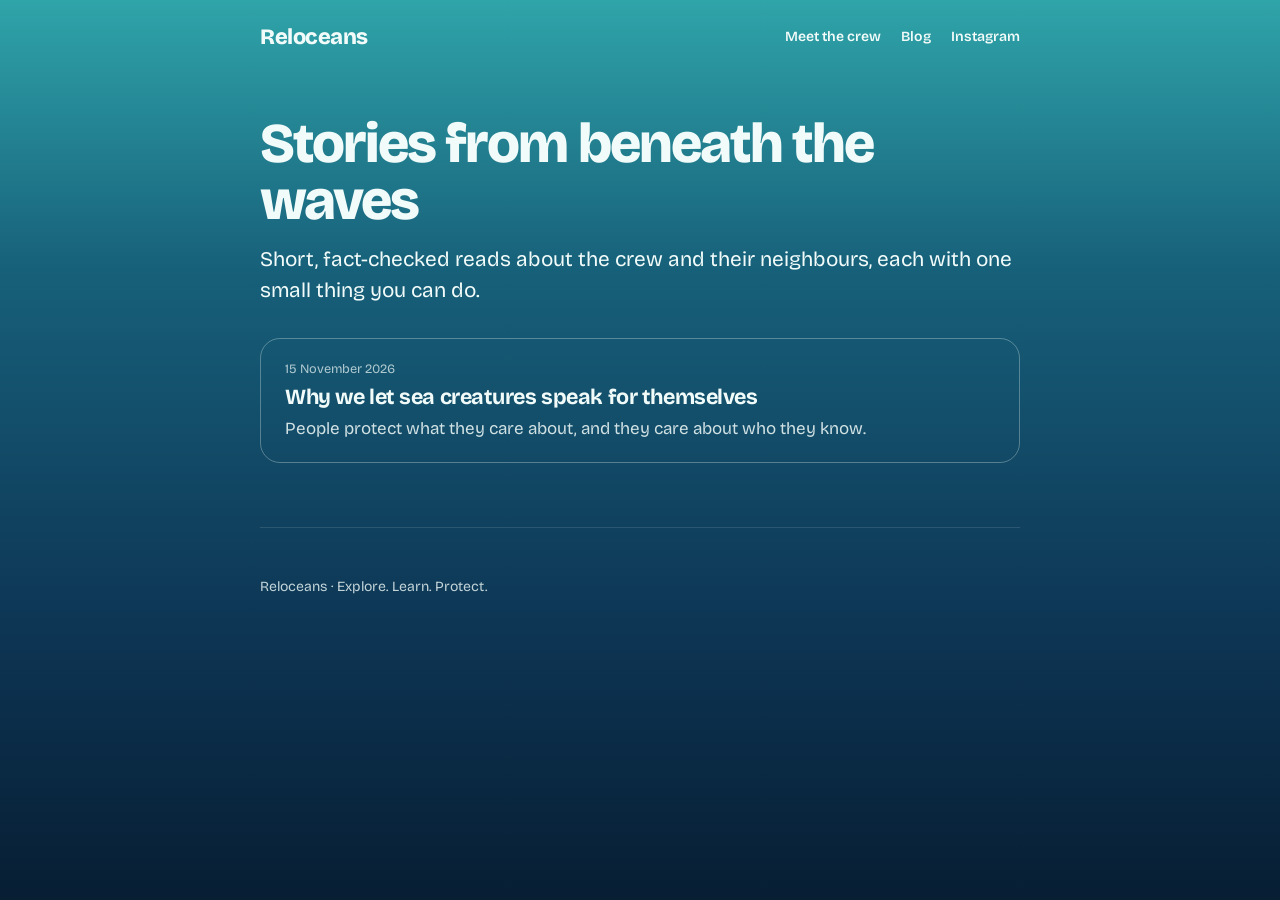
==== blog/index.html @ 3cdd633e "Create index.html" ====
<!DOCTYPE html>
<html lang="en">
<head>
<meta charset="utf-8">
<meta name="viewport" content="width=device-width, initial-scale=1">
<title>Blog | Reloceans</title>
<meta name="description" content="Short, fact-checked stories about the sea creatures of the Mediterranean and what you can do to protect them.">
<link rel="preconnect" href="https://fonts.googleapis.com">
<link rel="preconnect" href="https://fonts.gstatic.com" crossorigin>
<link href="https://fonts.googleapis.com/css2?family=Bricolage+Grotesque:opsz,wght@12..96,400;12..96,600;12..96,800&family=Newsreader:ital,opsz,wght@1,6..72,400&display=swap" rel="stylesheet">
<link rel="stylesheet" href="/blog/style.css">
</head>
<body>
<div class="wrap">
  <div class="bar">
    <a class="mark" href="/">Reloceans</a>
    <nav aria-label="Main">
      <a href="/#crew">Meet the crew</a>
      <a href="/blog/">Blog</a>
      <a href="https://www.instagram.com/reloceans/" target="_blank" rel="noopener">Instagram</a>
    </nav>
  </div>
  <main>
    <h1>Stories from beneath the waves</h1>
    <p class="lede">Short, fact-checked reads about the crew and their neighbours, each with one small thing you can do.</p>
    <ul class="posts">
      <!-- POSTS: newest first. Each new post is added as a new <li> right below this line. -->
      <li><a href="/blog/why-sea-creatures-speak.html"><time datetime="2026-11-15">15 November 2026</time><h2>Why we let sea creatures speak for themselves</h2><p>People protect what they care about, and they care about who they know.</p></a></li>
    </ul>
  </main>
  <footer>Reloceans · Explore. Learn. Protect.</footer>
</div>
</body>
</html>
---- blog/style.css ----
:root {
  --shallows: #8EE3D8;
  --lagoon: #2FA4A9;
  --midwater: #17607A;
  --deep: #0D3554;
  --abyss: #071E33;
  --foam: #F1FBF9;
  --sun: #F7D774;
  --display: "Bricolage Grotesque", "Avenir Next", "Segoe UI", system-ui, sans-serif;
  --voice: "Newsreader", Georgia, "Times New Roman", serif;
}
* { box-sizing: border-box; }
body {
  margin: 0;
  font-family: var(--display);
  font-size: 1.0625rem;
  line-height: 1.6;
  color: var(--foam);
  background: linear-gradient(180deg, var(--lagoon) 0%, var(--midwater) 30%, var(--deep) 70%, var(--abyss) 100%);
  min-height: 100vh;
}
a { color: inherit; }
:focus-visible { outline: 3px solid var(--sun); outline-offset: 3px; border-radius: 4px; }
.wrap { width: min(760px, 100% - 2.5rem); margin-inline: auto; }
.bar { display: flex; justify-content: space-between; align-items: center; padding-block: 1.25rem; }
.bar .mark { font-weight: 800; font-size: 1.375rem; text-decoration: none; letter-spacing: -0.02em; }
.bar nav { display: flex; gap: 1.25rem; font-size: .875rem; font-weight: 600; }
.bar nav a { text-decoration: none; }
.bar nav a:hover { text-decoration: underline; text-underline-offset: 4px; }
h1 { font-size: clamp(2.25rem, 7vw, 3.5rem); line-height: 1.02; letter-spacing: -0.035em; font-weight: 800; margin: 2.5rem 0 1rem; }
h2 { font-size: 1.6rem; line-height: 1.15; letter-spacing: -0.02em; margin: 2.25rem 0 .75rem; }
.meta { font-size: .875rem; opacity: .8; margin: 0 0 2rem; }
.lede { font-size: 1.3rem; line-height: 1.45; margin: 0 0 2rem; }
article p, article li { max-width: 64ch; }
blockquote { margin: 1.5rem 0; padding-left: 1rem; border-left: 3px solid var(--sun); font-family: var(--voice); font-style: italic; font-size: 1.25rem; }
.posts { list-style: none; padding: 0; margin: 2rem 0 4rem; display: grid; gap: 1.25rem; }
.posts a { display: block; text-decoration: none; padding: 1.25rem 1.5rem; border: 1.5px solid rgba(241,251,249,.3); border-radius: 20px; }
.posts a:hover { border-color: var(--sun); }
.posts h2 { margin: 0 0 .35rem; font-size: 1.35rem; }
.posts p { margin: 0; opacity: .85; }
.posts time { display: block; font-size: .8rem; opacity: .7; margin-bottom: .35rem; }
.sources { font-size: .875rem; opacity: .85; margin-top: 3rem; }
footer { padding-block: 3rem; margin-top: 3rem; border-top: 1px solid rgba(241,251,249,.15); font-size: .875rem; opacity: .8; }
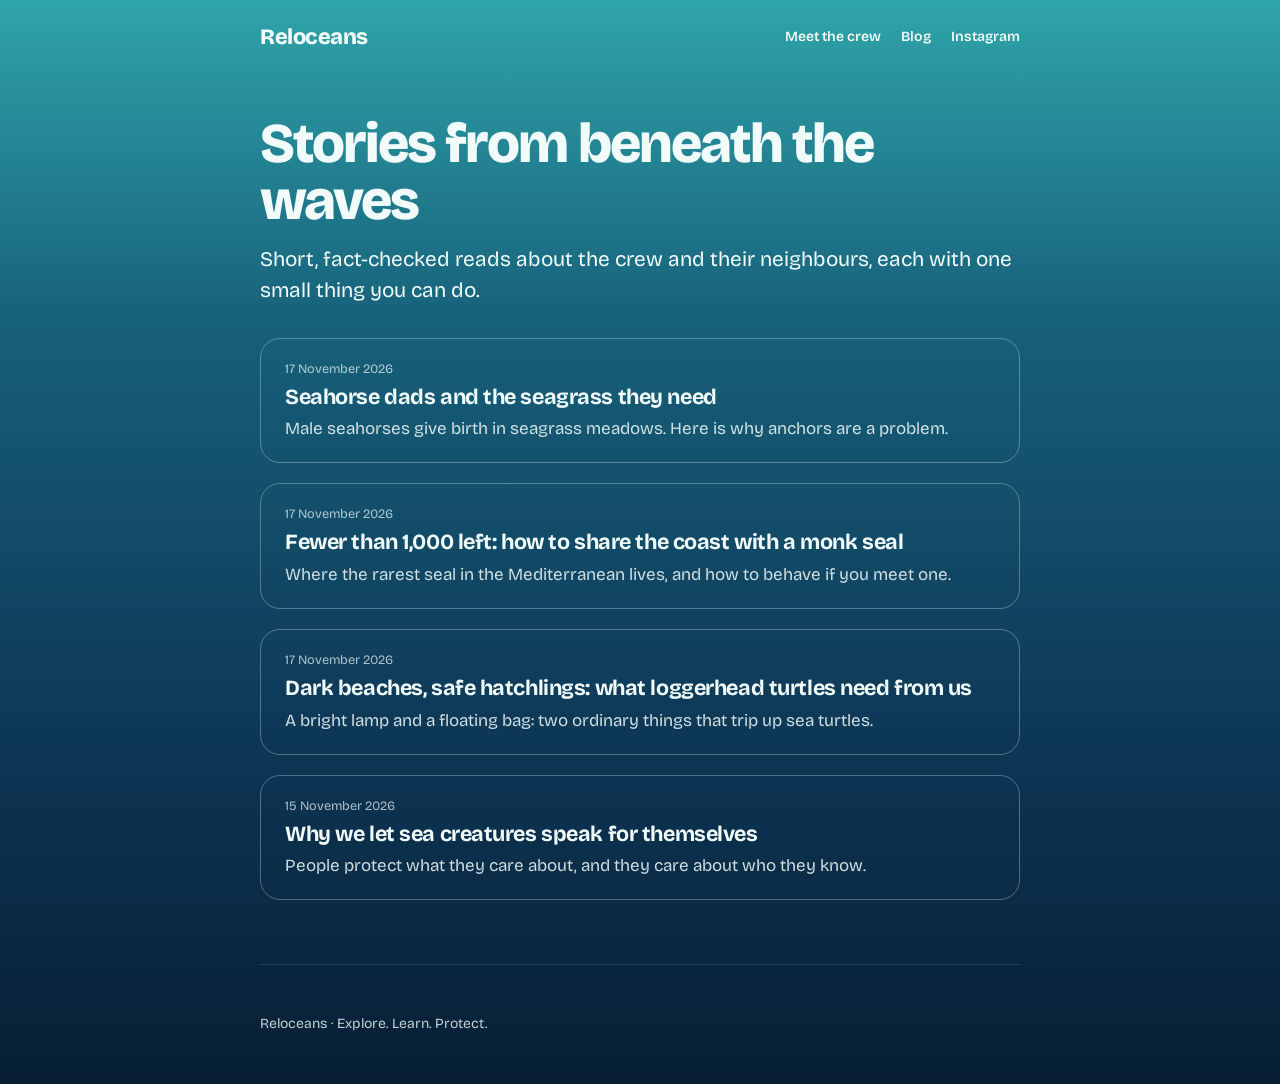
==== commit 583701e1: "Update index.html" ====
--- a/blog/index.html
+++ b/blog/index.html
@@ -25,6 +25,9 @@
     <p class="lede">Short, fact-checked reads about the crew and their neighbours, each with one small thing you can do.</p>
     <ul class="posts">
       <!-- POSTS: newest first. Each new post is added as a new <li> right below this line. -->
+      <li><a href="/blog/seahorse-dads-and-seagrass.html"><time datetime="2026-11-17">17 November 2026</time><h2>Seahorse dads and the seagrass they need</h2><p>Male seahorses give birth in seagrass meadows. Here is why anchors are a problem.</p></a></li>
+      <li><a href="/blog/sharing-the-coast-with-a-monk-seal.html"><time datetime="2026-11-17">17 November 2026</time><h2>Fewer than 1,000 left: how to share the coast with a monk seal</h2><p>Where the rarest seal in the Mediterranean lives, and how to behave if you meet one.</p></a></li>
+      <li><a href="/blog/dark-beaches-safe-hatchlings.html"><time datetime="2026-11-17">17 November 2026</time><h2>Dark beaches, safe hatchlings: what loggerhead turtles need from us</h2><p>A bright lamp and a floating bag: two ordinary things that trip up sea turtles.</p></a></li>
       <li><a href="/blog/why-sea-creatures-speak.html"><time datetime="2026-11-15">15 November 2026</time><h2>Why we let sea creatures speak for themselves</h2><p>People protect what they care about, and they care about who they know.</p></a></li>
     </ul>
   </main>
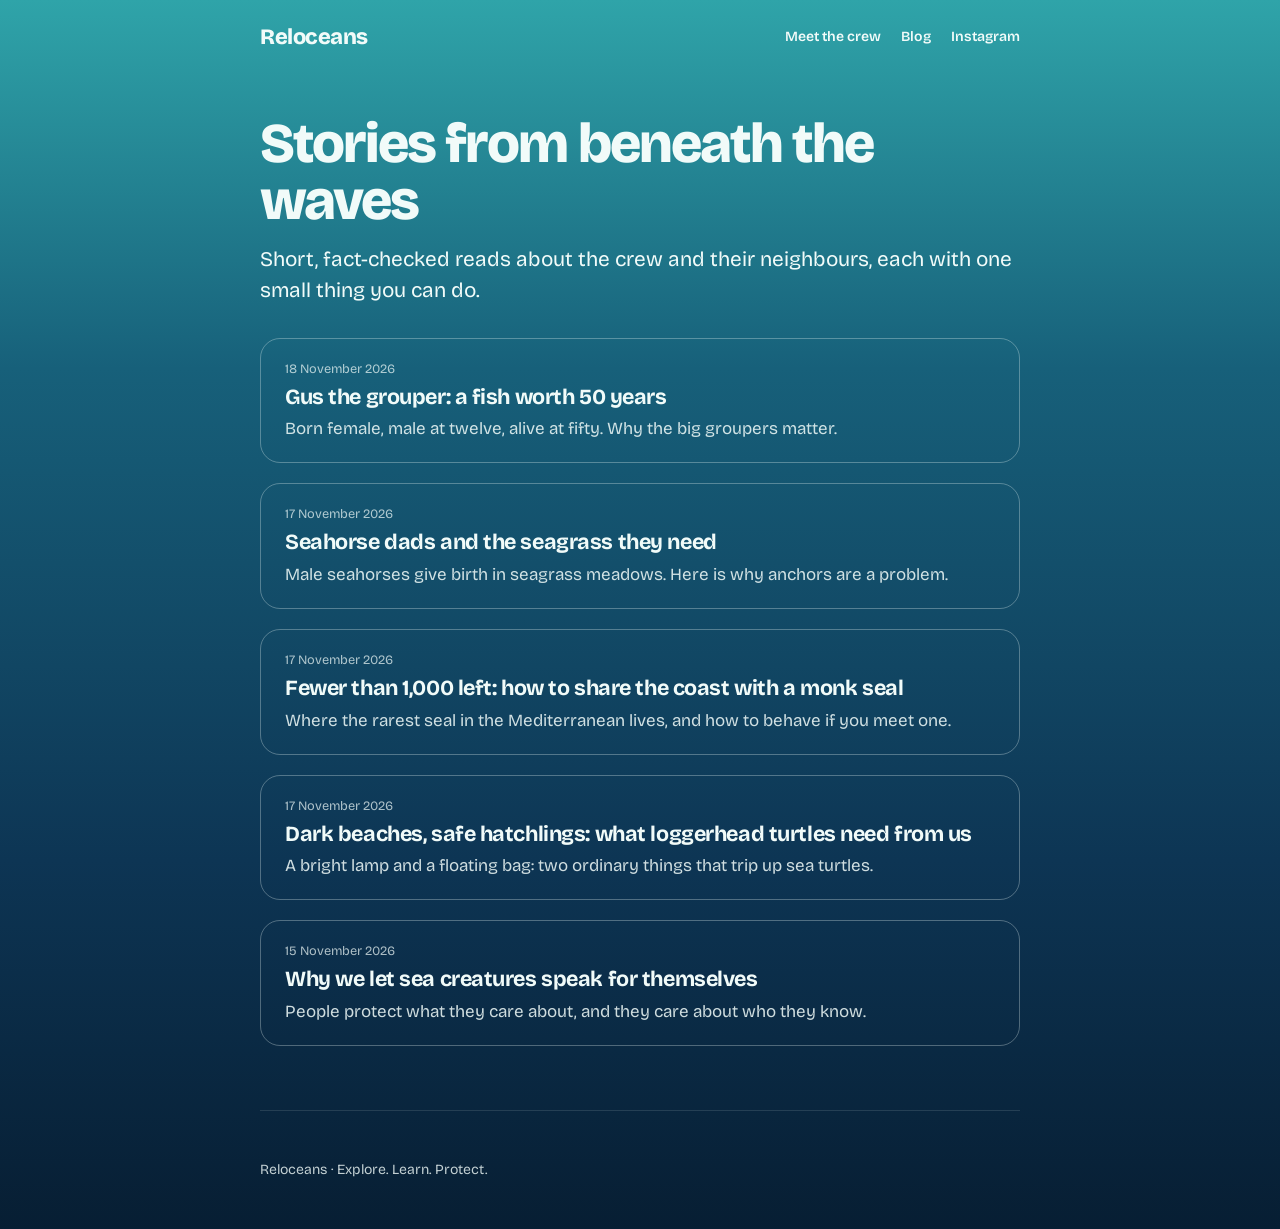
==== commit ce208281: "New post: Gus the grouper; SEO tags for blog pages" ====
--- a/blog/index.html
+++ b/blog/index.html
@@ -5,6 +5,22 @@
 <meta name="viewport" content="width=device-width, initial-scale=1">
 <title>Blog | Reloceans</title>
 <meta name="description" content="Short, fact-checked stories about the sea creatures of the Mediterranean and what you can do to protect them.">
+<link rel="canonical" href="https://reloceans.com/blog/">
+<meta name="theme-color" content="#0D3554">
+<link rel="icon" href="/favicon.ico" sizes="any">
+<link rel="icon" type="image/png" href="/favicon.png">
+<link rel="apple-touch-icon" href="/apple-touch-icon.png">
+<meta property="og:title" content="Blog">
+<meta property="og:description" content="Short, fact-checked stories about the sea creatures of the Mediterranean and what you can do to protect them.">
+<meta property="og:type" content="website">
+<meta property="og:url" content="https://reloceans.com/blog/">
+<meta property="og:site_name" content="Reloceans">
+<meta property="og:image" content="https://reloceans.com/og-image.jpg">
+<meta property="og:image:width" content="1200">
+<meta property="og:image:height" content="630">
+<meta property="og:image:alt" content="Reloceans logo with the line: Sea creatures tell their own stories.">
+<meta name="twitter:card" content="summary_large_image">
+<script type="application/ld+json">{"@context": "https://schema.org", "@type": "Blog", "name": "Reloceans blog", "url": "https://reloceans.com/blog/", "description": "Short, fact-checked stories about the sea creatures of the Mediterranean and what you can do to protect them.", "publisher": {"@type": "Organization", "name": "Reloceans", "url": "https://reloceans.com/"}}</script>
 <link rel="preconnect" href="https://fonts.googleapis.com">
 <link rel="preconnect" href="https://fonts.gstatic.com" crossorigin>
 <link href="https://fonts.googleapis.com/css2?family=Bricolage+Grotesque:opsz,wght@12..96,400;12..96,600;12..96,800&family=Newsreader:ital,opsz,wght@1,6..72,400&display=swap" rel="stylesheet">
@@ -25,6 +41,7 @@
     <p class="lede">Short, fact-checked reads about the crew and their neighbours, each with one small thing you can do.</p>
     <ul class="posts">
       <!-- POSTS: newest first. Each new post is added as a new <li> right below this line. -->
+      <li><a href="/blog/a-grouper-worth-50-years.html"><time datetime="2026-11-18">18 November 2026</time><h2>Gus the grouper: a fish worth 50 years</h2><p>Born female, male at twelve, alive at fifty. Why the big groupers matter.</p></a></li>
       <li><a href="/blog/seahorse-dads-and-seagrass.html"><time datetime="2026-11-17">17 November 2026</time><h2>Seahorse dads and the seagrass they need</h2><p>Male seahorses give birth in seagrass meadows. Here is why anchors are a problem.</p></a></li>
       <li><a href="/blog/sharing-the-coast-with-a-monk-seal.html"><time datetime="2026-11-17">17 November 2026</time><h2>Fewer than 1,000 left: how to share the coast with a monk seal</h2><p>Where the rarest seal in the Mediterranean lives, and how to behave if you meet one.</p></a></li>
       <li><a href="/blog/dark-beaches-safe-hatchlings.html"><time datetime="2026-11-17">17 November 2026</time><h2>Dark beaches, safe hatchlings: what loggerhead turtles need from us</h2><p>A bright lamp and a floating bag: two ordinary things that trip up sea turtles.</p></a></li>
